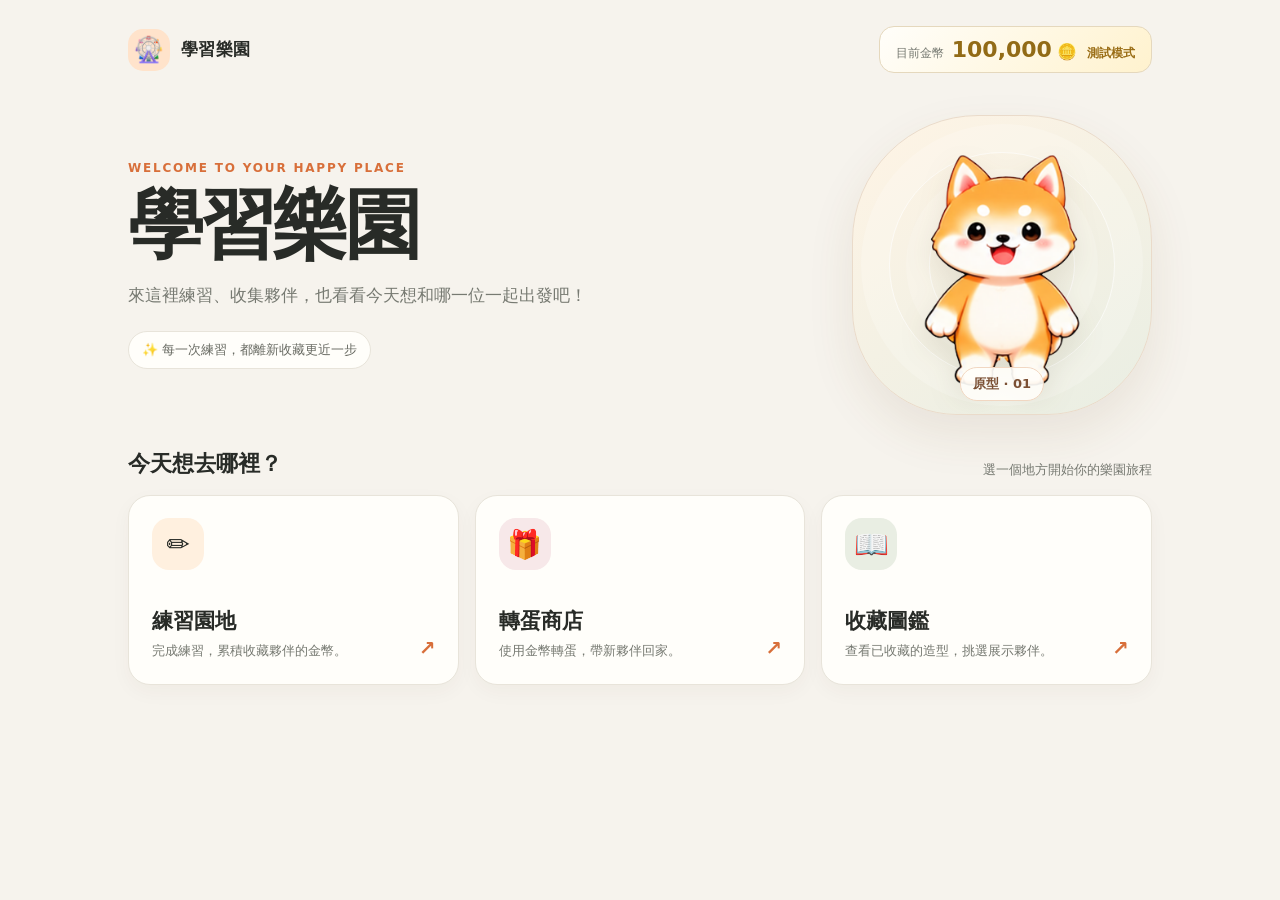
==== index.html @ a5118a9a "Add files via upload 1st version" ====
<!doctype html>
<html lang="zh-Hant">
<head>
  <meta charset="utf-8"><meta name="viewport" content="width=device-width, initial-scale=1"><meta name="theme-color" content="#f6f3ed">
  <title>學習樂園｜柴柴陪你學習和收集</title>
  <style>
    :root{--ink:#282b27;--muted:#777a72;--paper:#f6f3ed;--card:#fffefa;--line:#e8e4da;--orange:#ef8c55;--orange-dark:#d86f3a;--sage:#7f9279;--shadow:0 16px 42px #41331a12}*{box-sizing:border-box}body{margin:0;background:var(--paper);color:var(--ink);font-family:ui-rounded,"Noto Sans TC","Microsoft JhengHei",system-ui,sans-serif}a{color:inherit}.shell{max-width:1080px;margin:auto;padding:26px 28px 56px}.topbar{display:flex;align-items:center;justify-content:space-between;gap:18px;margin-bottom:42px}.brand{display:inline-flex;align-items:center;gap:11px;text-decoration:none;font-size:17px;font-weight:850;letter-spacing:.02em}.brand-mark{width:42px;height:42px;border-radius:15px;background:#ffe3cb;display:grid;place-items:center;font-size:25px}.wallet{padding:10px 16px;border:1px solid #e5d8bd;border-radius:15px;background:linear-gradient(135deg,#fffefa,#fff2ce);white-space:nowrap}.wallet-label{font-size:12px;color:var(--muted);margin-right:8px}.wallet strong{font-size:22px;color:#926b16}.hero{display:grid;grid-template-columns:1fr auto;gap:26px;align-items:center;margin-bottom:28px}.eyebrow{margin:0 0 9px;color:var(--orange-dark);font-size:12px;font-weight:850;letter-spacing:.15em}.hero h1{font-size:clamp(44px,8vw,76px);line-height:1.08;letter-spacing:-.05em;margin:0 0 14px}.hero p:not(.eyebrow){max-width:560px;margin:0;color:var(--muted);font-size:17px;line-height:1.8}.welcome-note{display:inline-flex;align-items:center;gap:8px;margin-top:20px;padding:9px 13px;border:1px solid var(--line);border-radius:99px;background:#fffefa;color:#696b63;font-size:13px}.featured{position:relative;width:clamp(210px,29vw,300px);aspect-ratio:1;border:1px solid #eadbca;border-radius:42% 42% 35% 35%;background:linear-gradient(145deg,#fff4e5,#e9eee3);display:grid;place-items:center;overflow:hidden;box-shadow:0 20px 48px #6d4c2518}.featured:before,.featured:after{content:"";position:absolute;border:1px solid #ffffffaa;border-radius:50%;width:75%;aspect-ratio:1;box-shadow:0 0 0 28px #ffffff30}.featured:after{width:48%;box-shadow:0 0 0 23px #ffffff28}.featured img{position:relative;z-index:1;width:86%;height:86%;object-fit:contain;filter:drop-shadow(0 12px 14px #59411c1b)}.featured-name{position:absolute;z-index:2;bottom:13px;left:50%;transform:translateX(-50%);max-width:90%;padding:7px 12px;border:1px solid #f1d7c2;border-radius:99px;background:#fffefaeb;color:#7b5034;font-size:13px;font-weight:800;white-space:nowrap}.menu-heading{display:flex;align-items:end;justify-content:space-between;margin:34px 0 16px}.menu-heading h2{font-size:22px;margin:0}.menu-heading p{margin:0;color:var(--muted);font-size:13px}.menu{display:grid;grid-template-columns:repeat(3,minmax(0,1fr));gap:16px}.menu-card{position:relative;display:flex;min-height:190px;flex-direction:column;justify-content:space-between;gap:20px;padding:22px 23px;border:1px solid var(--line);border-radius:22px;background:var(--card);text-decoration:none;box-shadow:0 7px 20px #41331a0a;transition:transform .18s,box-shadow .18s,border-color .18s}.menu-card:hover{transform:translateY(-4px);box-shadow:var(--shadow);border-color:#e6b491}.menu-icon{width:52px;height:52px;display:grid;place-items:center;border-radius:17px;background:#fff0df;font-size:28px}.menu-card:nth-child(2) .menu-icon{background:#f7e8e9}.menu-card:nth-child(3) .menu-icon{background:#e9eee3}.menu-card h3{margin:0 0 6px;font-size:21px}.menu-card p{margin:0;color:var(--muted);font-size:13px;line-height:1.6}.menu-arrow{position:absolute;right:22px;bottom:24px;color:var(--orange-dark);font-size:20px;font-weight:800}.test-badge{font-size:12px;color:#9a6d15;font-weight:800;margin-left:10px}a:focus-visible{outline:3px solid #ef8c5570;outline-offset:4px}@media(max-width:700px){.shell{padding:18px 16px 40px}.topbar{margin-bottom:27px}.hero{grid-template-columns:1fr auto;gap:8px}.featured{width:min(35vw,210px)}.hero h1{font-size:clamp(42px,10vw,62px)}.hero p:not(.eyebrow){font-size:15px}.menu{grid-template-columns:1fr;gap:11px}.menu-card{min-height:132px;padding:17px 19px;display:grid;grid-template-columns:52px 1fr;align-items:center;justify-content:start;gap:13px}.menu-card>div:last-of-type{grid-column:2}.menu-arrow{right:18px;top:50%;bottom:auto;transform:translateY(-50%)}.menu-heading{align-items:center}.menu-heading p{display:none}}@media(max-width:430px){.brand{font-size:15px}.brand-mark{width:38px;height:38px;font-size:22px}.wallet{padding:8px 10px}.wallet-label{display:none}.wallet strong{font-size:19px}.hero{grid-template-columns:1fr}.featured{width:min(70vw,260px);justify-self:center;margin-top:8px}.hero h1{font-size:48px}.hero p:not(.eyebrow){font-size:14px}}
  </style>
</head>
<body>
  <main class="shell">
    <header class="topbar"><a class="brand" href="index.html" aria-label="學習樂園首頁"><span class="brand-mark" aria-hidden="true">🎡</span><span>學習樂園</span></a><div class="wallet" aria-live="polite"><span class="wallet-label">目前金幣</span><strong id="coins">0</strong> 🪙<span id="testModeTools" hidden><span class="test-badge">測試模式</span></span></div></header>
    <section class="hero"><div><p class="eyebrow">WELCOME TO YOUR HAPPY PLACE</p><h1>學習樂園</h1><p>來這裡練習、收集夥伴，也看看今天想和哪一位一起出發吧！</p><span class="welcome-note">✨ 每一次練習，都離新收藏更近一步</span></div><div class="featured" aria-label="目前展示的柴柴"><img id="homeDisplayImage" src="assets/shiba_01.png" alt="目前展示的柴犬"><span class="featured-name" id="homeDisplayName">原型 · 01</span></div></section>
    <section aria-labelledby="menuTitle"><div class="menu-heading"><h2 id="menuTitle">今天想去哪裡？</h2><p>選一個地方開始你的樂園旅程</p></div><nav class="menu" aria-label="學習樂園選單"><a class="menu-card" href="practice.html"><span class="menu-icon" aria-hidden="true">✏️</span><div><h3>練習園地</h3><p>完成練習，累積收藏夥伴的金幣。</p></div><span class="menu-arrow" aria-hidden="true">↗</span></a><a class="menu-card" href="shop.html"><span class="menu-icon" aria-hidden="true">🎁</span><div><h3>轉蛋商店</h3><p>使用金幣轉蛋，帶新夥伴回家。</p></div><span class="menu-arrow" aria-hidden="true">↗</span></a><a class="menu-card" href="collection.html"><span class="menu-icon" aria-hidden="true">📖</span><div><h3>收藏圖鑑</h3><p>查看已收藏的造型，挑選展示夥伴。</p></div><span class="menu-arrow" aria-hidden="true">↗</span></a></nav></section>
  </main>
  <script src="app-config.js"></script><script src="rarity.js"></script><script src="gacha-core.js"></script><script src="app.js"></script>
</body>
</html>
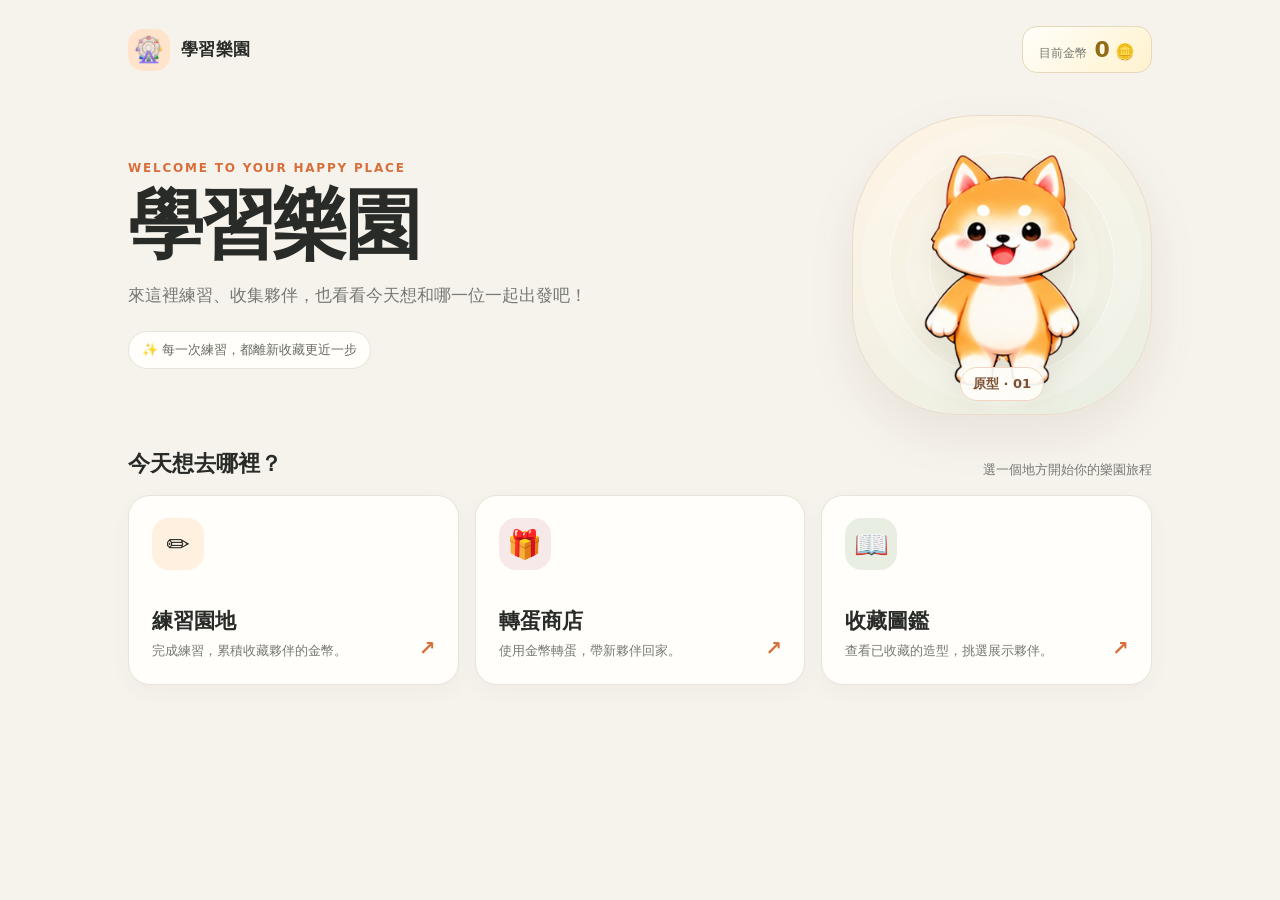
==== commit d4e4565f: "Add files via upload Move shiba photos to the folder." ====
--- a/index.html
+++ b/index.html
@@ -10,7 +10,7 @@
 <body>
   <main class="shell">
     <header class="topbar"><a class="brand" href="index.html" aria-label="學習樂園首頁"><span class="brand-mark" aria-hidden="true">🎡</span><span>學習樂園</span></a><div class="wallet" aria-live="polite"><span class="wallet-label">目前金幣</span><strong id="coins">0</strong> 🪙<span id="testModeTools" hidden><span class="test-badge">測試模式</span></span></div></header>
-    <section class="hero"><div><p class="eyebrow">WELCOME TO YOUR HAPPY PLACE</p><h1>學習樂園</h1><p>來這裡練習、收集夥伴，也看看今天想和哪一位一起出發吧！</p><span class="welcome-note">✨ 每一次練習，都離新收藏更近一步</span></div><div class="featured" aria-label="目前展示的柴柴"><img id="homeDisplayImage" src="assets/shiba_01.png" alt="目前展示的柴犬"><span class="featured-name" id="homeDisplayName">原型 · 01</span></div></section>
+    <section class="hero"><div><p class="eyebrow">WELCOME TO YOUR HAPPY PLACE</p><h1>學習樂園</h1><p>來這裡練習、收集夥伴，也看看今天想和哪一位一起出發吧！</p><span class="welcome-note">✨ 每一次練習，都離新收藏更近一步</span></div><div class="featured" aria-label="目前展示的柴柴"><img id="homeDisplayImage" src="assets/shiba/shiba_01.png" alt="目前展示的柴犬"><span class="featured-name" id="homeDisplayName">原型 · 01</span></div></section>
     <section aria-labelledby="menuTitle"><div class="menu-heading"><h2 id="menuTitle">今天想去哪裡？</h2><p>選一個地方開始你的樂園旅程</p></div><nav class="menu" aria-label="學習樂園選單"><a class="menu-card" href="practice.html"><span class="menu-icon" aria-hidden="true">✏️</span><div><h3>練習園地</h3><p>完成練習，累積收藏夥伴的金幣。</p></div><span class="menu-arrow" aria-hidden="true">↗</span></a><a class="menu-card" href="shop.html"><span class="menu-icon" aria-hidden="true">🎁</span><div><h3>轉蛋商店</h3><p>使用金幣轉蛋，帶新夥伴回家。</p></div><span class="menu-arrow" aria-hidden="true">↗</span></a><a class="menu-card" href="collection.html"><span class="menu-icon" aria-hidden="true">📖</span><div><h3>收藏圖鑑</h3><p>查看已收藏的造型，挑選展示夥伴。</p></div><span class="menu-arrow" aria-hidden="true">↗</span></a></nav></section>
   </main>
   <script src="app-config.js"></script><script src="rarity.js"></script><script src="gacha-core.js"></script><script src="app.js"></script>
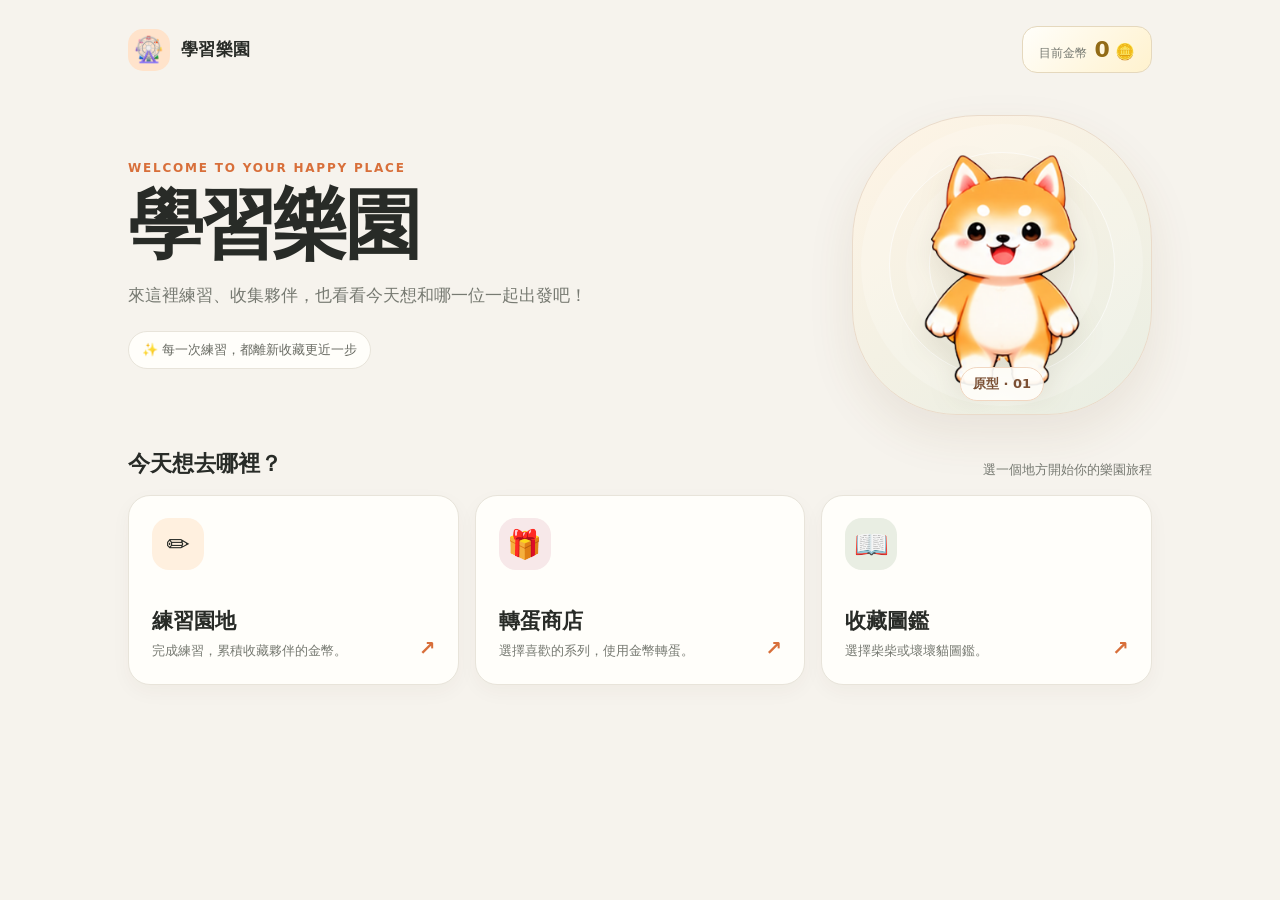
==== commit 383360f2: "Update learning park and add badcat collection" ====
--- a/index.html
+++ b/index.html
@@ -11,7 +11,7 @@
   <main class="shell">
     <header class="topbar"><a class="brand" href="index.html" aria-label="學習樂園首頁"><span class="brand-mark" aria-hidden="true">🎡</span><span>學習樂園</span></a><div class="wallet" aria-live="polite"><span class="wallet-label">目前金幣</span><strong id="coins">0</strong> 🪙<span id="testModeTools" hidden><span class="test-badge">測試模式</span></span></div></header>
     <section class="hero"><div><p class="eyebrow">WELCOME TO YOUR HAPPY PLACE</p><h1>學習樂園</h1><p>來這裡練習、收集夥伴，也看看今天想和哪一位一起出發吧！</p><span class="welcome-note">✨ 每一次練習，都離新收藏更近一步</span></div><div class="featured" aria-label="目前展示的柴柴"><img id="homeDisplayImage" src="assets/shiba/shiba_01.png" alt="目前展示的柴犬"><span class="featured-name" id="homeDisplayName">原型 · 01</span></div></section>
-    <section aria-labelledby="menuTitle"><div class="menu-heading"><h2 id="menuTitle">今天想去哪裡？</h2><p>選一個地方開始你的樂園旅程</p></div><nav class="menu" aria-label="學習樂園選單"><a class="menu-card" href="practice.html"><span class="menu-icon" aria-hidden="true">✏️</span><div><h3>練習園地</h3><p>完成練習，累積收藏夥伴的金幣。</p></div><span class="menu-arrow" aria-hidden="true">↗</span></a><a class="menu-card" href="shop.html"><span class="menu-icon" aria-hidden="true">🎁</span><div><h3>轉蛋商店</h3><p>使用金幣轉蛋，帶新夥伴回家。</p></div><span class="menu-arrow" aria-hidden="true">↗</span></a><a class="menu-card" href="collection.html"><span class="menu-icon" aria-hidden="true">📖</span><div><h3>收藏圖鑑</h3><p>查看已收藏的造型，挑選展示夥伴。</p></div><span class="menu-arrow" aria-hidden="true">↗</span></a></nav></section>
+    <section aria-labelledby="menuTitle"><div class="menu-heading"><h2 id="menuTitle">今天想去哪裡？</h2><p>選一個地方開始你的樂園旅程</p></div><nav class="menu" aria-label="學習樂園選單"><a class="menu-card" href="practice.html"><span class="menu-icon" aria-hidden="true">✏️</span><div><h3>練習園地</h3><p>完成練習，累積收藏夥伴的金幣。</p></div><span class="menu-arrow" aria-hidden="true">↗</span></a><a class="menu-card" href="gacha-menu.html"><span class="menu-icon" aria-hidden="true">🎁</span><div><h3>轉蛋商店</h3><p>選擇喜歡的系列，使用金幣轉蛋。</p></div><span class="menu-arrow" aria-hidden="true">↗</span></a><a class="menu-card" href="collection-menu.html"><span class="menu-icon" aria-hidden="true">📖</span><div><h3>收藏圖鑑</h3><p>選擇柴柴或壞壞貓圖鑑。</p></div><span class="menu-arrow" aria-hidden="true">↗</span></a></nav></section>
   </main>
   <script src="app-config.js"></script><script src="rarity.js"></script><script src="gacha-core.js"></script><script src="app.js"></script>
 </body>
